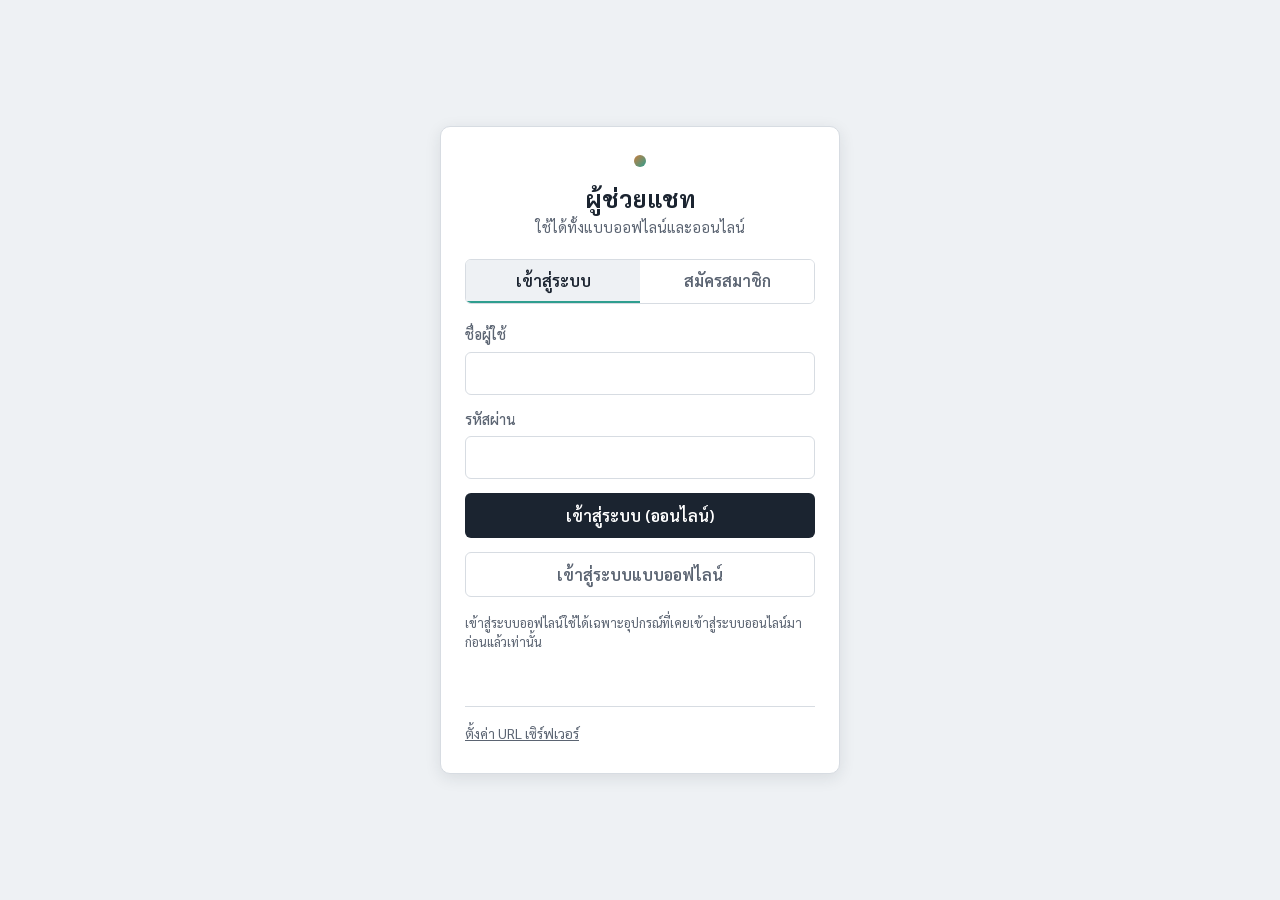
==== index.html @ 0b9afa8e "Add files via upload" ====
<!doctype html>
<html lang="th">
<head>
<meta charset="UTF-8">
<meta name="viewport" content="width=device-width, initial-scale=1, viewport-fit=cover">
<title>ผู้ช่วยแชท ออฟไลน์/ออนไลน์</title>
<link rel="preconnect" href="https://fonts.googleapis.com">
<link href="https://fonts.googleapis.com/css2?family=Sarabun:wght@400;500;600;700&display=swap" rel="stylesheet">
<link rel="stylesheet" href="style.css">
</head>
<body>

<div id="app">

  <!-- ===================== AUTH SCREEN ===================== -->
  <section id="authScreen" class="screen active">
    <div class="auth-card">
      <div class="brand">
        <span class="brand-dot"></span>
        <h1>ผู้ช่วยแชท</h1>
        <p class="brand-sub">ใช้ได้ทั้งแบบออฟไลน์และออนไลน์</p>
      </div>

      <div class="tabbar" role="tablist">
        <button class="tab active" data-tab="login" role="tab" aria-selected="true">เข้าสู่ระบบ</button>
        <button class="tab" data-tab="register" role="tab" aria-selected="false">สมัครสมาชิก</button>
      </div>

      <form id="loginForm" class="auth-form" autocomplete="off">
        <label>ชื่อผู้ใช้
          <input type="text" id="loginUsername" required autocomplete="username">
        </label>
        <label>รหัสผ่าน
          <input type="password" id="loginPassword" required autocomplete="current-password">
        </label>
        <button type="submit" class="btn btn-primary">เข้าสู่ระบบ (ออนไลน์)</button>
        <button type="button" id="loginOfflineBtn" class="btn btn-ghost">เข้าสู่ระบบแบบออฟไลน์</button>
        <p class="form-note">เข้าสู่ระบบออฟไลน์ใช้ได้เฉพาะอุปกรณ์ที่เคยเข้าสู่ระบบออนไลน์มาก่อนแล้วเท่านั้น</p>
      </form>

      <form id="registerForm" class="auth-form hidden" autocomplete="off">
        <label>ชื่อผู้ใช้
          <input type="text" id="registerUsername" required autocomplete="username">
        </label>
        <label>รหัสผ่าน
          <input type="password" id="registerPassword" required minlength="4" autocomplete="new-password">
        </label>
        <label>ยืนยันรหัสผ่าน
          <input type="password" id="registerPassword2" required minlength="4" autocomplete="new-password">
        </label>
        <button type="submit" class="btn btn-primary">สมัครสมาชิก (ออนไลน์)</button>
        <p class="form-note">ผู้สมัครคนแรกของระบบจะกลายเป็นผู้ดูแลระบบ (admin) โดยอัตโนมัติ</p>
      </form>

      <div id="authMsg" class="auth-msg" aria-live="polite"></div>

      <div class="url-config">
        <button type="button" id="toggleUrlConfig" class="link-btn">ตั้งค่า URL เซิร์ฟเวอร์</button>
        <div id="urlConfigBox" class="hidden">
          <label>Apps Script Web App URL
            <input type="url" id="scriptUrlInput" placeholder="https://script.google.com/macros/s/xxxx/exec">
          </label>
          <button type="button" id="saveUrlBtn" class="btn btn-secondary">บันทึก URL</button>
        </div>
      </div>
    </div>
  </section>

  <!-- ===================== MAIN SCREEN ===================== -->
  <section id="mainScreen" class="screen">

    <header class="topbar">
      <div class="topbar-left">
        <span class="brand-dot small"></span>
        <div>
          <div class="who" id="whoLabel">—</div>
          <div class="sync-status" id="syncStatus">—</div>
        </div>
      </div>
      <button id="logoutBtn" class="btn btn-ghost btn-sm">ออกจากระบบ</button>
    </header>

    <div class="mode-toggle" role="tablist" aria-label="เลือกโหมด">
      <button class="mode-btn mode-offline active" data-mode="offline" role="tab" aria-selected="true">
        <span class="mode-dot"></span>โหมดออฟไลน์
      </button>
      <button class="mode-btn mode-online" data-mode="online" role="tab" aria-selected="false">
        <span class="mode-dot"></span>โหมดออนไลน์
      </button>
    </div>

    <nav class="pagenav">
      <button class="pagebtn active" data-page="chat">แชท</button>
      <button class="pagebtn" data-page="data">ข้อมูลของฉัน</button>
    </nav>

    <!-- ---------- CHAT PAGE ---------- -->
    <div class="page active" id="page-chat">
      <div class="chat-log" id="chatLog"></div>
      <form id="chatForm" class="chat-inputbar">
        <input type="text" id="chatInput" placeholder="พิมพ์คำถาม..." autocomplete="off" required>
        <button type="submit" class="btn btn-primary btn-sm">ส่ง</button>
      </form>
    </div>

    <!-- ---------- DATA PAGE ---------- -->
    <div class="page" id="page-data">
      <div class="data-toolbar">
        <button id="addEntryBtn" class="btn btn-primary btn-sm">+ เพิ่มข้อมูลใหม่</button>
        <button id="syncNowBtn" class="btn btn-secondary btn-sm">ซิงค์ข้อมูลตอนนี้</button>
        <select id="ownerFilter" class="hidden"></select>
      </div>
      <div id="pendingBanner" class="pending-banner hidden"></div>
      <div class="entries-list" id="entriesList"></div>
    </div>

  </section>

  <!-- ---------- ENTRY EDIT MODAL ---------- -->
  <div id="entryModal" class="modal hidden">
    <div class="modal-card">
      <h2 id="entryModalTitle">เพิ่มข้อมูล</h2>
      <form id="entryForm">
        <input type="hidden" id="entryId">
        <label>คำถาม / หัวข้อ
          <input type="text" id="entryQuestion" required>
        </label>
        <label>คำตอบ / รายละเอียด
          <textarea id="entryAnswer" rows="4" required></textarea>
        </label>
        <label>คำสำคัญ (คั่นด้วยจุลภาค , เพื่อช่วยการค้นหาตอนออฟไลน์)
          <input type="text" id="entryKeywords" placeholder="เช่น เวลาทำการ, ที่อยู่, ราคา">
        </label>
        <label>หมวดหมู่
          <input type="text" id="entryCategory">
        </label>
        <div class="modal-actions">
          <button type="button" id="entryCancelBtn" class="btn btn-ghost">ยกเลิก</button>
          <button type="submit" class="btn btn-primary">บันทึก</button>
        </div>
      </form>
    </div>
  </div>

</div>

<script src="app.js"></script>
</body>
</html>
---- style.css ----
/* ============================================================
   Design tokens
   ============================================================ */
:root {
  --bg: #EEF1F4;
  --surface: #FFFFFF;
  --ink: #1B2430;
  --ink-soft: #5B6472;
  --line: #D7DCE2;
  --accent-offline: #C97C3D;   /* amber — locally stored data */
  --accent-offline-bg: #FBEDE0;
  --accent-online: #2F9E8F;    /* teal — live connection */
  --accent-online-bg: #E3F3F1;
  --danger: #C24545;
  --danger-bg: #FBEAEA;
  --radius: 6px;
  --shadow-float: 0 4px 16px rgba(27, 36, 48, 0.10);
  font-size: 16px;
}

* { box-sizing: border-box; }

html, body {
  margin: 0;
  padding: 0;
  height: 100%;
  background: var(--bg);
  color: var(--ink);
  font-family: 'Sarabun', 'Leelawadee UI', 'Thonburi', 'Noto Sans Thai', system-ui, sans-serif;
  line-height: 1.5;
  -webkit-font-smoothing: antialiased;
}

button, input, textarea, select {
  font-family: inherit;
  font-size: 1rem;
}

h1, h2, h3 { line-height: 1.25; margin: 0 0 4px; font-weight: 700; }

:focus-visible {
  outline: 2px solid var(--accent-online);
  outline-offset: 2px;
}

.hidden { display: none !important; }

/* ============================================================
   App shell / screens
   ============================================================ */
#app { min-height: 100%; }

.screen { display: none; min-height: 100vh; }
.screen.active { display: block; }

/* ============================================================
   Auth screen
   ============================================================ */
#authScreen.active {
  display: flex;
  align-items: center;
  justify-content: center;
  padding: 24px 16px;
}

.auth-card {
  width: 100%;
  max-width: 400px;
  background: var(--surface);
  border: 1px solid var(--line);
  border-radius: 10px;
  padding: 28px 24px;
  box-shadow: var(--shadow-float);
}

.brand { text-align: center; margin-bottom: 20px; }
.brand-dot {
  display: inline-block;
  width: 12px; height: 12px;
  border-radius: 50%;
  background: linear-gradient(135deg, var(--accent-offline), var(--accent-online));
  margin-bottom: 10px;
}
.brand-dot.small { width: 10px; height: 10px; margin-bottom: 0; }
.brand-sub { color: var(--ink-soft); font-size: 0.9rem; margin: 4px 0 0; }

.tabbar {
  display: flex;
  border: 1px solid var(--line);
  border-radius: var(--radius);
  overflow: hidden;
  margin-bottom: 20px;
}
.tab {
  flex: 1;
  padding: 10px;
  border: none;
  background: var(--surface);
  color: var(--ink-soft);
  cursor: pointer;
  font-weight: 600;
  border-bottom: 2px solid transparent;
}
.tab.active {
  color: var(--ink);
  background: var(--bg);
  border-bottom: 2px solid var(--accent-online);
}

.auth-form { display: flex; flex-direction: column; gap: 14px; }
.auth-form label {
  display: flex;
  flex-direction: column;
  gap: 6px;
  font-size: 0.9rem;
  color: var(--ink-soft);
  font-weight: 500;
}
.auth-form input, .entry-form input, textarea {
  padding: 10px 12px;
  border: 1px solid var(--line);
  border-radius: var(--radius);
  background: var(--surface);
  color: var(--ink);
}

.form-note { font-size: 0.8rem; color: var(--ink-soft); margin: 2px 0 0; }
.auth-msg { min-height: 20px; margin-top: 14px; font-size: 0.9rem; text-align: center; }
.auth-msg.error { color: var(--danger); }
.auth-msg.success { color: var(--accent-online); }

.url-config { margin-top: 20px; border-top: 1px solid var(--line); padding-top: 14px; }
.link-btn {
  background: none; border: none; color: var(--ink-soft);
  text-decoration: underline; cursor: pointer; padding: 0; font-size: 0.85rem;
}
#urlConfigBox { margin-top: 10px; display: flex; flex-direction: column; gap: 8px; }
#urlConfigBox label { font-size: 0.8rem; color: var(--ink-soft); display: flex; flex-direction: column; gap: 6px; }

/* ============================================================
   Buttons
   ============================================================ */
.btn {
  border: 1px solid transparent;
  border-radius: var(--radius);
  padding: 11px 16px;
  font-weight: 600;
  cursor: pointer;
  transition: transform 0.05s ease, opacity 0.15s ease;
}
.btn:active { transform: scale(0.98); }
.btn-primary { background: var(--ink); color: #fff; }
.btn-primary:hover { opacity: 0.9; }
.btn-secondary { background: var(--surface); color: var(--ink); border-color: var(--line); }
.btn-ghost { background: transparent; color: var(--ink-soft); border-color: var(--line); }
.btn-sm { padding: 8px 12px; font-size: 0.85rem; }
.btn-danger { background: var(--danger); color: #fff; }

/* ============================================================
   Main screen: topbar / mode toggle / page nav
   ============================================================ */
#mainScreen.active {
  display: flex;
  flex-direction: column;
  height: 100vh;
  max-width: 640px;
  margin: 0 auto;
  background: var(--surface);
  border-left: 1px solid var(--line);
  border-right: 1px solid var(--line);
}

.topbar {
  display: flex;
  align-items: center;
  justify-content: space-between;
  padding: 12px 16px;
  border-bottom: 1px solid var(--line);
}
.topbar-left { display: flex; align-items: center; gap: 10px; }
.who { font-weight: 600; font-size: 0.95rem; }
.sync-status { font-size: 0.78rem; color: var(--ink-soft); }

.mode-toggle {
  display: flex;
  gap: 8px;
  padding: 10px 16px;
  border-bottom: 1px solid var(--line);
}
.mode-btn {
  flex: 1;
  display: flex;
  align-items: center;
  justify-content: center;
  gap: 8px;
  padding: 10px;
  border-radius: var(--radius);
  border: 1px solid var(--line);
  background: var(--surface);
  color: var(--ink-soft);
  cursor: pointer;
  font-weight: 600;
}
.mode-dot { width: 8px; height: 8px; border-radius: 50%; background: var(--line); }
.mode-btn.mode-offline.active {
  background: var(--accent-offline-bg);
  color: var(--accent-offline);
  border-color: var(--accent-offline);
}
.mode-btn.mode-offline.active .mode-dot { background: var(--accent-offline); }
.mode-btn.mode-online.active {
  background: var(--accent-online-bg);
  color: var(--accent-online);
  border-color: var(--accent-online);
}
.mode-btn.mode-online.active .mode-dot { background: var(--accent-online); }

.pagenav {
  display: flex;
  border-bottom: 1px solid var(--line);
}
.pagebtn {
  flex: 1;
  padding: 10px;
  border: none;
  background: var(--surface);
  color: var(--ink-soft);
  font-weight: 600;
  cursor: pointer;
  border-bottom: 2px solid transparent;
}
.pagebtn.active {
  color: var(--ink);
  border-bottom: 2px solid var(--ink);
}

.page { display: none; flex: 1; min-height: 0; flex-direction: column; }
.page.active { display: flex; }

/* ============================================================
   Chat page
   ============================================================ */
.chat-log {
  flex: 1;
  overflow-y: auto;
  padding: 16px;
  display: flex;
  flex-direction: column;
  gap: 10px;
}
.msg {
  max-width: 82%;
  padding: 10px 14px;
  border-radius: 12px;
  font-size: 0.95rem;
  white-space: pre-wrap;
  word-wrap: break-word;
}
.msg-user {
  align-self: flex-end;
  background: var(--ink);
  color: #fff;
  border-bottom-right-radius: 3px;
}
.msg-assistant {
  align-self: flex-start;
  background: var(--bg);
  border: 1px solid var(--line);
  border-bottom-left-radius: 3px;
}
.msg-assistant.mode-online { border-color: var(--accent-online); }
.msg-assistant.mode-offline { border-color: var(--accent-offline); }
.msg-meta { font-size: 0.72rem; color: var(--ink-soft); margin-top: 4px; }
.msg-user .msg-meta { color: rgba(255,255,255,0.7); }

.chat-inputbar {
  display: flex;
  gap: 8px;
  padding: 12px 16px;
  border-top: 1px solid var(--line);
  background: var(--surface);
}
.chat-inputbar input {
  flex: 1;
  padding: 11px 14px;
  border: 1px solid var(--line);
  border-radius: 20px;
  background: var(--bg);
}
.chat-inputbar button { border-radius: 20px; }

/* ============================================================
   Data page
   ============================================================ */
.data-toolbar {
  display: flex;
  gap: 8px;
  padding: 12px 16px;
  border-bottom: 1px solid var(--line);
  flex-wrap: wrap;
}
.pending-banner {
  margin: 10px 16px 0;
  padding: 8px 12px;
  border-radius: var(--radius);
  background: var(--accent-offline-bg);
  color: var(--accent-offline);
  font-size: 0.85rem;
}
.entries-list {
  flex: 1;
  overflow-y: auto;
  padding: 12px 16px;
  display: flex;
  flex-direction: column;
  gap: 10px;
}
.entry-card {
  border: 1px solid var(--line);
  border-radius: var(--radius);
  padding: 12px 14px;
  background: var(--surface);
}
.entry-card h3 { font-size: 0.98rem; }
.entry-card p { margin: 4px 0; font-size: 0.9rem; color: var(--ink-soft); }
.entry-meta {
  display: flex;
  flex-wrap: wrap;
  gap: 6px;
  margin-top: 8px;
  align-items: center;
}
.tag {
  font-size: 0.72rem;
  padding: 2px 8px;
  border-radius: 20px;
  background: var(--bg);
  color: var(--ink-soft);
}
.tag.pending { background: var(--accent-offline-bg); color: var(--accent-offline); }
.entry-actions { margin-left: auto; display: flex; gap: 6px; }
.entry-actions button {
  background: none; border: none; cursor: pointer;
  color: var(--ink-soft); font-size: 0.8rem; text-decoration: underline;
}
.entry-actions .del { color: var(--danger); }
.empty-state { text-align: center; color: var(--ink-soft); padding: 40px 16px; font-size: 0.9rem; }

/* ============================================================
   Modal
   ============================================================ */
.modal {
  position: fixed; inset: 0;
  background: rgba(27, 36, 48, 0.45);
  display: flex; align-items: center; justify-content: center;
  padding: 16px;
  z-index: 50;
}
.modal-card {
  background: var(--surface);
  border-radius: 10px;
  padding: 22px;
  width: 100%; max-width: 440px;
  max-height: 90vh;
  overflow-y: auto;
  box-shadow: var(--shadow-float);
}
#entryForm { display: flex; flex-direction: column; gap: 14px; margin-top: 14px; }
#entryForm label { display: flex; flex-direction: column; gap: 6px; font-size: 0.88rem; color: var(--ink-soft); font-weight: 500; }
.modal-actions { display: flex; justify-content: flex-end; gap: 8px; margin-top: 6px; }

/* ============================================================
   Responsive: tablet / desktop
   ============================================================ */
@media (min-width: 720px) {
  #mainScreen.active { max-width: 720px; margin: 0 auto; border-radius: 10px; margin-top: 20px; margin-bottom: 20px; height: calc(100vh - 40px); border: 1px solid var(--line); }
  .msg { max-width: 70%; }
}

@media (max-width: 380px) {
  .auth-card { padding: 20px 16px; }
}
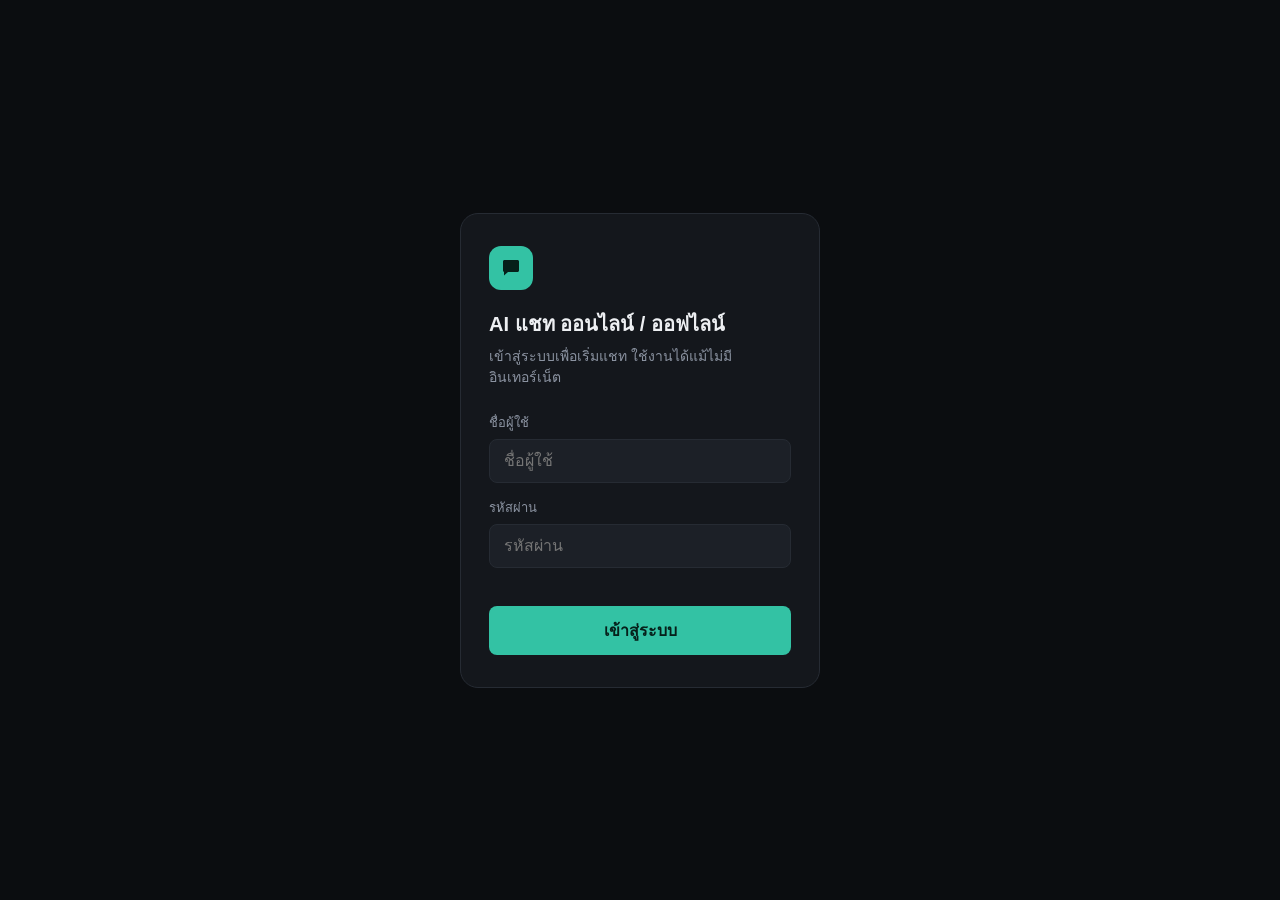
==== commit 0ca0a311: "update" ====
--- a/index.html
+++ b/index.html
@@ -1,149 +1,43 @@
-<!doctype html>
+<!DOCTYPE html>
 <html lang="th">
 <head>
-<meta charset="UTF-8">
-<meta name="viewport" content="width=device-width, initial-scale=1, viewport-fit=cover">
-<title>ผู้ช่วยแชท ออฟไลน์/ออนไลน์</title>
-<link rel="preconnect" href="https://fonts.googleapis.com">
-<link href="https://fonts.googleapis.com/css2?family=Sarabun:wght@400;500;600;700&display=swap" rel="stylesheet">
-<link rel="stylesheet" href="style.css">
+<meta charset="UTF-8" />
+<meta name="viewport" content="width=device-width, initial-scale=1, maximum-scale=1, viewport-fit=cover" />
+<title>เข้าสู่ระบบ · AI แชท</title>
+<link rel="icon" href="1.png" />
+<link rel="apple-touch-icon" href="1.png" />
+<link rel="manifest" href="manifest.json" />
+<meta name="apple-mobile-web-app-capable" content="yes" />
+<meta name="apple-mobile-web-app-status-bar-style" content="black" />
+<meta name="theme-color" content="#0b0d10" />
+<link rel="stylesheet" href="css/style.css" />
 </head>
 <body>
+<div class="login-shell">
+  <form class="login-card" id="loginForm" autocomplete="off">
+    <div class="login-mark" aria-hidden="true">
+      <svg viewBox="0 0 24 24" fill="none" xmlns="http://www.w3.org/2000/svg">
+        <path d="M4 5.5C4 4.67 4.67 4 5.5 4h13c.83 0 1.5.67 1.5 1.5v9c0 .83-.67 1.5-1.5 1.5H9l-4 3.5v-3.5H5.5C4.67 16 4 15.33 4 14.5v-9z" fill="#06201a"/>
+      </svg>
+    </div>
+    <h1>AI แชท ออนไลน์ / ออฟไลน์</h1>
+    <p class="sub">เข้าสู่ระบบเพื่อเริ่มแชท ใช้งานได้แม้ไม่มีอินเทอร์เน็ต</p>
 
-<div id="app">
-
-  <!-- ===================== AUTH SCREEN ===================== -->
-  <section id="authScreen" class="screen active">
-    <div class="auth-card">
-      <div class="brand">
-        <span class="brand-dot"></span>
-        <h1>ผู้ช่วยแชท</h1>
-        <p class="brand-sub">ใช้ได้ทั้งแบบออฟไลน์และออนไลน์</p>
-      </div>
-
-      <div class="tabbar" role="tablist">
-        <button class="tab active" data-tab="login" role="tab" aria-selected="true">เข้าสู่ระบบ</button>
-        <button class="tab" data-tab="register" role="tab" aria-selected="false">สมัครสมาชิก</button>
-      </div>
-
-      <form id="loginForm" class="auth-form" autocomplete="off">
-        <label>ชื่อผู้ใช้
-          <input type="text" id="loginUsername" required autocomplete="username">
-        </label>
-        <label>รหัสผ่าน
-          <input type="password" id="loginPassword" required autocomplete="current-password">
-        </label>
-        <button type="submit" class="btn btn-primary">เข้าสู่ระบบ (ออนไลน์)</button>
-        <button type="button" id="loginOfflineBtn" class="btn btn-ghost">เข้าสู่ระบบแบบออฟไลน์</button>
-        <p class="form-note">เข้าสู่ระบบออฟไลน์ใช้ได้เฉพาะอุปกรณ์ที่เคยเข้าสู่ระบบออนไลน์มาก่อนแล้วเท่านั้น</p>
-      </form>
-
-      <form id="registerForm" class="auth-form hidden" autocomplete="off">
-        <label>ชื่อผู้ใช้
-          <input type="text" id="registerUsername" required autocomplete="username">
-        </label>
-        <label>รหัสผ่าน
-          <input type="password" id="registerPassword" required minlength="4" autocomplete="new-password">
-        </label>
-        <label>ยืนยันรหัสผ่าน
-          <input type="password" id="registerPassword2" required minlength="4" autocomplete="new-password">
-        </label>
-        <button type="submit" class="btn btn-primary">สมัครสมาชิก (ออนไลน์)</button>
-        <p class="form-note">ผู้สมัครคนแรกของระบบจะกลายเป็นผู้ดูแลระบบ (admin) โดยอัตโนมัติ</p>
-      </form>
-
-      <div id="authMsg" class="auth-msg" aria-live="polite"></div>
-
-      <div class="url-config">
-        <button type="button" id="toggleUrlConfig" class="link-btn">ตั้งค่า URL เซิร์ฟเวอร์</button>
-        <div id="urlConfigBox" class="hidden">
-          <label>Apps Script Web App URL
-            <input type="url" id="scriptUrlInput" placeholder="https://script.google.com/macros/s/xxxx/exec">
-          </label>
-          <button type="button" id="saveUrlBtn" class="btn btn-secondary">บันทึก URL</button>
-        </div>
-      </div>
+    <div class="field">
+      <label for="username">ชื่อผู้ใช้</label>
+      <input id="username" name="username" type="text" placeholder="ชื่อผู้ใช้" autocapitalize="off" autocorrect="off" />
     </div>
-  </section>
-
-  <!-- ===================== MAIN SCREEN ===================== -->
-  <section id="mainScreen" class="screen">
-
-    <header class="topbar">
-      <div class="topbar-left">
-        <span class="brand-dot small"></span>
-        <div>
-          <div class="who" id="whoLabel">—</div>
-          <div class="sync-status" id="syncStatus">—</div>
-        </div>
-      </div>
-      <button id="logoutBtn" class="btn btn-ghost btn-sm">ออกจากระบบ</button>
-    </header>
-
-    <div class="mode-toggle" role="tablist" aria-label="เลือกโหมด">
-      <button class="mode-btn mode-offline active" data-mode="offline" role="tab" aria-selected="true">
-        <span class="mode-dot"></span>โหมดออฟไลน์
-      </button>
-      <button class="mode-btn mode-online" data-mode="online" role="tab" aria-selected="false">
-        <span class="mode-dot"></span>โหมดออนไลน์
-      </button>
+    <div class="field">
+      <label for="password">รหัสผ่าน</label>
+      <input id="password" name="password" type="password" placeholder="รหัสผ่าน" />
     </div>
 
-    <nav class="pagenav">
-      <button class="pagebtn active" data-page="chat">แชท</button>
-      <button class="pagebtn" data-page="data">ข้อมูลของฉัน</button>
-    </nav>
-
-    <!-- ---------- CHAT PAGE ---------- -->
-    <div class="page active" id="page-chat">
-      <div class="chat-log" id="chatLog"></div>
-      <form id="chatForm" class="chat-inputbar">
-        <input type="text" id="chatInput" placeholder="พิมพ์คำถาม..." autocomplete="off" required>
-        <button type="submit" class="btn btn-primary btn-sm">ส่ง</button>
-      </form>
-    </div>
-
-    <!-- ---------- DATA PAGE ---------- -->
-    <div class="page" id="page-data">
-      <div class="data-toolbar">
-        <button id="addEntryBtn" class="btn btn-primary btn-sm">+ เพิ่มข้อมูลใหม่</button>
-        <button id="syncNowBtn" class="btn btn-secondary btn-sm">ซิงค์ข้อมูลตอนนี้</button>
-        <select id="ownerFilter" class="hidden"></select>
-      </div>
-      <div id="pendingBanner" class="pending-banner hidden"></div>
-      <div class="entries-list" id="entriesList"></div>
-    </div>
-
-  </section>
-
-  <!-- ---------- ENTRY EDIT MODAL ---------- -->
-  <div id="entryModal" class="modal hidden">
-    <div class="modal-card">
-      <h2 id="entryModalTitle">เพิ่มข้อมูล</h2>
-      <form id="entryForm">
-        <input type="hidden" id="entryId">
-        <label>คำถาม / หัวข้อ
-          <input type="text" id="entryQuestion" required>
-        </label>
-        <label>คำตอบ / รายละเอียด
-          <textarea id="entryAnswer" rows="4" required></textarea>
-        </label>
-        <label>คำสำคัญ (คั่นด้วยจุลภาค , เพื่อช่วยการค้นหาตอนออฟไลน์)
-          <input type="text" id="entryKeywords" placeholder="เช่น เวลาทำการ, ที่อยู่, ราคา">
-        </label>
-        <label>หมวดหมู่
-          <input type="text" id="entryCategory">
-        </label>
-        <div class="modal-actions">
-          <button type="button" id="entryCancelBtn" class="btn btn-ghost">ยกเลิก</button>
-          <button type="submit" class="btn btn-primary">บันทึก</button>
-        </div>
-      </form>
-    </div>
-  </div>
-
+    <div class="error-text" id="errorText"></div>
+    <button class="btn btn-primary" type="submit" id="loginBtn">เข้าสู่ระบบ</button>
+  </form>
 </div>
 
-<script src="app.js"></script>
+<script src="js/common.js"></script>
+<script src="js/auth.js"></script>
 </body>
 </html>
--- a/css/style.css
+++ b/css/style.css
@@ -0,0 +1,590 @@
+/* ==========================================================================
+   AI Chat (Online/Offline) — shared styles
+   Works fully offline. System fonts only (no external font/CDN loads).
+   Tested against iOS 15.x Safari constraints: no :has(), no backdrop-filter
+   reliance, flex/gap only, no dvh units.
+   ========================================================================== */
+
+:root {
+  --bg-base: #0b0d10;
+  --bg-surface: #14171c;
+  --bg-surface-2: #1c2027;
+  --bg-surface-3: #242933;
+  --border: #262b33;
+  --text-primary: #edeff2;
+  --text-muted: #8b93a1;
+  --text-faint: #5a616e;
+  --accent: #33c2a4;
+  --accent-strong: #49dabd;
+  --accent-ink: #06201a;
+  --status-online: #33c97a;
+  --status-offline: #e5484d;
+  --danger: #e5484d;
+  --radius-sm: 8px;
+  --radius-md: 12px;
+  --radius-lg: 18px;
+  --font: -apple-system, BlinkMacSystemFont, "Segoe UI", Roboto,
+    "Helvetica Neue", Arial, sans-serif;
+}
+
+* {
+  box-sizing: border-box;
+}
+
+html,
+body {
+  margin: 0;
+  padding: 0;
+  height: 100%;
+  background: var(--bg-base);
+  color: var(--text-primary);
+  font-family: var(--font);
+  -webkit-text-size-adjust: 100%;
+}
+
+body {
+  min-height: 100vh;
+  min-height: -webkit-fill-available;
+}
+
+button,
+input,
+textarea,
+select {
+  font-family: inherit;
+  font-size: 16px; /* prevents iOS Safari auto-zoom on focus */
+}
+
+a {
+  color: var(--accent-strong);
+}
+
+::selection {
+  background: var(--accent);
+  color: var(--accent-ink);
+}
+
+/* focus visibility (fallback for older Safari without :focus-visible) */
+button:focus,
+input:focus,
+textarea:focus,
+a:focus {
+  outline: 2px solid var(--accent);
+  outline-offset: 2px;
+}
+
+/* -------------------------------------------------------------------- */
+/* Login page                                                            */
+/* -------------------------------------------------------------------- */
+
+.login-shell {
+  min-height: 100vh;
+  display: flex;
+  align-items: center;
+  justify-content: center;
+  padding: 24px;
+}
+
+.login-card {
+  width: 100%;
+  max-width: 360px;
+  border: 1px solid var(--border);
+  border-radius: var(--radius-lg);
+  padding: 32px 28px;
+  background: var(--bg-surface);
+}
+
+.login-mark {
+  width: 44px;
+  height: 44px;
+  border-radius: 12px;
+  background: var(--accent);
+  display: flex;
+  align-items: center;
+  justify-content: center;
+  margin-bottom: 18px;
+}
+
+.login-mark svg {
+  width: 24px;
+  height: 24px;
+}
+
+.login-card h1 {
+  font-size: 20px;
+  font-weight: 700;
+  margin: 0 0 6px;
+}
+
+.login-card p.sub {
+  color: var(--text-muted);
+  font-size: 14px;
+  margin: 0 0 24px;
+  line-height: 1.5;
+}
+
+.field {
+  margin-bottom: 14px;
+}
+
+.field label {
+  display: block;
+  font-size: 13px;
+  color: var(--text-muted);
+  margin-bottom: 6px;
+}
+
+.field input {
+  width: 100%;
+  padding: 12px 14px;
+  border-radius: var(--radius-sm);
+  border: 1px solid var(--border);
+  background: var(--bg-surface-2);
+  color: var(--text-primary);
+}
+
+.btn {
+  appearance: none;
+  border: none;
+  border-radius: var(--radius-sm);
+  padding: 12px 16px;
+  font-weight: 600;
+  cursor: pointer;
+  transition: transform 0.05s ease, opacity 0.15s ease;
+}
+
+.btn:active {
+  transform: scale(0.98);
+}
+
+.btn-primary {
+  background: var(--accent);
+  color: var(--accent-ink);
+  width: 100%;
+  margin-top: 6px;
+}
+
+.btn-primary:disabled {
+  opacity: 0.5;
+  cursor: not-allowed;
+}
+
+.btn-ghost {
+  background: transparent;
+  color: var(--text-primary);
+  border: 1px solid var(--border);
+}
+
+.btn-icon {
+  background: var(--bg-surface-2);
+  color: var(--text-primary);
+  border: 1px solid var(--border);
+  padding: 8px 10px;
+  border-radius: var(--radius-sm);
+  display: inline-flex;
+  align-items: center;
+  gap: 6px;
+  font-size: 13px;
+}
+
+.error-text {
+  color: var(--danger);
+  font-size: 13px;
+  min-height: 18px;
+  margin-top: 4px;
+}
+
+/* -------------------------------------------------------------------- */
+/* App shell (chat + data pages)                                        */
+/* -------------------------------------------------------------------- */
+
+.app-shell {
+  height: 100vh;
+  display: flex;
+  flex-direction: column;
+}
+
+.topbar {
+  flex: 0 0 auto;
+  display: flex;
+  align-items: center;
+  gap: 10px;
+  padding: 10px 14px;
+  border-bottom: 1px solid var(--border);
+  background: var(--bg-surface);
+}
+
+.topbar .title {
+  font-weight: 700;
+  font-size: 15px;
+  white-space: nowrap;
+}
+
+.status-pill {
+  display: flex;
+  align-items: center;
+  gap: 6px;
+  padding: 6px 10px;
+  border-radius: 999px;
+  background: var(--bg-surface-2);
+  border: 1px solid var(--border);
+  font-size: 12px;
+  color: var(--text-muted);
+  white-space: nowrap;
+}
+
+.status-dot {
+  width: 9px;
+  height: 9px;
+  border-radius: 50%;
+  background: var(--status-offline);
+  flex: 0 0 auto;
+}
+
+.status-dot.is-online {
+  background: var(--status-online);
+  box-shadow: 0 0 0 3px rgba(51, 201, 122, 0.18);
+}
+
+.status-dot.is-offline {
+  background: var(--status-offline);
+  box-shadow: 0 0 0 3px rgba(229, 72, 77, 0.18);
+}
+
+.topbar-spacer {
+  flex: 1 1 auto;
+}
+
+.topbar-actions {
+  display: flex;
+  align-items: center;
+  gap: 8px;
+}
+
+.mode-toggle {
+  display: flex;
+  border: 1px solid var(--border);
+  border-radius: 999px;
+  overflow: hidden;
+  background: var(--bg-surface-2);
+}
+
+.mode-toggle button {
+  border: none;
+  background: transparent;
+  color: var(--text-muted);
+  padding: 7px 12px;
+  font-size: 12px;
+  font-weight: 600;
+  cursor: pointer;
+}
+
+.mode-toggle button.active {
+  background: var(--accent);
+  color: var(--accent-ink);
+}
+
+.mode-toggle button:disabled {
+  opacity: 0.35;
+  cursor: not-allowed;
+}
+
+/* -------------------------------------------------------------------- */
+/* Chat                                                                  */
+/* -------------------------------------------------------------------- */
+
+.chat-window {
+  flex: 1 1 auto;
+  overflow-y: auto;
+  -webkit-overflow-scrolling: touch;
+  padding: 16px;
+  display: flex;
+  flex-direction: column;
+  gap: 12px;
+}
+
+.bubble-row {
+  display: flex;
+  width: 100%;
+}
+
+.bubble-row.from-user {
+  justify-content: flex-end;
+}
+
+.bubble-row.from-ai {
+  justify-content: flex-start;
+}
+
+.bubble {
+  max-width: 78%;
+  padding: 10px 14px;
+  border-radius: var(--radius-md);
+  font-size: 14.5px;
+  line-height: 1.5;
+  white-space: pre-wrap;
+  word-break: break-word;
+}
+
+.bubble-row.from-user .bubble {
+  background: var(--accent);
+  color: var(--accent-ink);
+  border-bottom-right-radius: 4px;
+}
+
+.bubble-row.from-ai .bubble {
+  background: var(--bg-surface-2);
+  border: 1px solid var(--border);
+  border-bottom-left-radius: 4px;
+}
+
+.bubble-meta {
+  display: block;
+  margin-top: 4px;
+  font-size: 11px;
+  opacity: 0.65;
+}
+
+.empty-state {
+  margin: auto;
+  text-align: center;
+  color: var(--text-faint);
+  font-size: 13.5px;
+  padding: 24px;
+  max-width: 320px;
+}
+
+.composer {
+  flex: 0 0 auto;
+  display: flex;
+  gap: 8px;
+  padding: 10px 12px;
+  padding-bottom: calc(10px + env(safe-area-inset-bottom));
+  border-top: 1px solid var(--border);
+  background: var(--bg-surface);
+}
+
+.composer textarea {
+  flex: 1 1 auto;
+  resize: none;
+  border-radius: var(--radius-md);
+  border: 1px solid var(--border);
+  background: var(--bg-surface-2);
+  color: var(--text-primary);
+  padding: 10px 12px;
+  max-height: 120px;
+  line-height: 1.4;
+}
+
+.composer .send-btn {
+  flex: 0 0 auto;
+  background: var(--accent);
+  color: var(--accent-ink);
+  border: none;
+  border-radius: var(--radius-md);
+  width: 46px;
+  display: flex;
+  align-items: center;
+  justify-content: center;
+  cursor: pointer;
+}
+
+.composer .send-btn:disabled {
+  opacity: 0.4;
+}
+
+/* -------------------------------------------------------------------- */
+/* Modal (settings / API key)                                           */
+/* -------------------------------------------------------------------- */
+
+.modal-backdrop {
+  position: fixed;
+  inset: 0;
+  background: rgba(4, 5, 7, 0.6);
+  display: flex;
+  align-items: flex-end;
+  justify-content: center;
+  z-index: 40;
+}
+
+@media (min-width: 640px) {
+  .modal-backdrop {
+    align-items: center;
+  }
+}
+
+.modal-backdrop.hidden {
+  display: none;
+}
+
+.modal-card {
+  width: 100%;
+  max-width: 420px;
+  background: var(--bg-surface);
+  border: 1px solid var(--border);
+  border-top-left-radius: var(--radius-lg);
+  border-top-right-radius: var(--radius-lg);
+  padding: 22px 20px calc(20px + env(safe-area-inset-bottom));
+  max-height: 85vh;
+  overflow-y: auto;
+}
+
+@media (min-width: 640px) {
+  .modal-card {
+    border-radius: var(--radius-lg);
+  }
+}
+
+.modal-card h2 {
+  font-size: 17px;
+  margin: 0 0 6px;
+}
+
+.modal-card p.sub {
+  color: var(--text-muted);
+  font-size: 13px;
+  margin: 0 0 18px;
+  line-height: 1.5;
+}
+
+.modal-actions {
+  display: flex;
+  gap: 10px;
+  margin-top: 16px;
+}
+
+.modal-actions .btn {
+  flex: 1 1 0;
+}
+
+/* -------------------------------------------------------------------- */
+/* Data page                                                             */
+/* -------------------------------------------------------------------- */
+
+.data-body {
+  flex: 1 1 auto;
+  overflow-y: auto;
+  -webkit-overflow-scrolling: touch;
+  padding: 16px;
+}
+
+.data-intro {
+  color: var(--text-muted);
+  font-size: 13.5px;
+  line-height: 1.6;
+  margin: 0 0 18px;
+  max-width: 640px;
+}
+
+.data-form {
+  display: flex;
+  flex-direction: column;
+  gap: 10px;
+  border: 1px solid var(--border);
+  background: var(--bg-surface);
+  border-radius: var(--radius-md);
+  padding: 14px;
+  margin-bottom: 20px;
+}
+
+@media (min-width: 560px) {
+  .data-form {
+    flex-direction: row;
+    align-items: flex-end;
+  }
+  .data-form .field {
+    flex: 1 1 0;
+    margin-bottom: 0;
+  }
+}
+
+.data-form textarea {
+  width: 100%;
+  border-radius: var(--radius-sm);
+  border: 1px solid var(--border);
+  background: var(--bg-surface-2);
+  color: var(--text-primary);
+  padding: 10px 12px;
+  resize: vertical;
+  min-height: 42px;
+}
+
+.data-table-wrap {
+  border: 1px solid var(--border);
+  border-radius: var(--radius-md);
+  overflow: hidden;
+}
+
+.data-row {
+  display: flex;
+  gap: 12px;
+  padding: 12px 14px;
+  border-bottom: 1px solid var(--border);
+  align-items: flex-start;
+}
+
+.data-row:last-child {
+  border-bottom: none;
+}
+
+.data-row .col {
+  flex: 1 1 0;
+  font-size: 13.5px;
+  line-height: 1.5;
+  word-break: break-word;
+}
+
+.data-row .col .k {
+  display: block;
+  font-size: 11px;
+  color: var(--text-faint);
+  margin-bottom: 3px;
+}
+
+.data-row .row-actions {
+  flex: 0 0 auto;
+  display: flex;
+  gap: 6px;
+}
+
+.data-row .row-actions button {
+  border: 1px solid var(--border);
+  background: var(--bg-surface-2);
+  color: var(--text-muted);
+  border-radius: var(--radius-sm);
+  padding: 6px 9px;
+  font-size: 12px;
+  cursor: pointer;
+}
+
+.data-row .row-actions button.danger {
+  color: var(--danger);
+}
+
+.data-empty {
+  padding: 28px 16px;
+  text-align: center;
+  color: var(--text-faint);
+  font-size: 13.5px;
+}
+
+.hint-banner {
+  border: 1px solid var(--border);
+  background: var(--bg-surface);
+  border-radius: var(--radius-md);
+  padding: 12px 14px;
+  font-size: 13px;
+  color: var(--text-muted);
+  margin-bottom: 16px;
+  line-height: 1.55;
+}
+
+.hint-banner strong {
+  color: var(--text-primary);
+}
+
+@media (max-width: 480px) {
+  .topbar .title {
+    display: none;
+  }
+}
